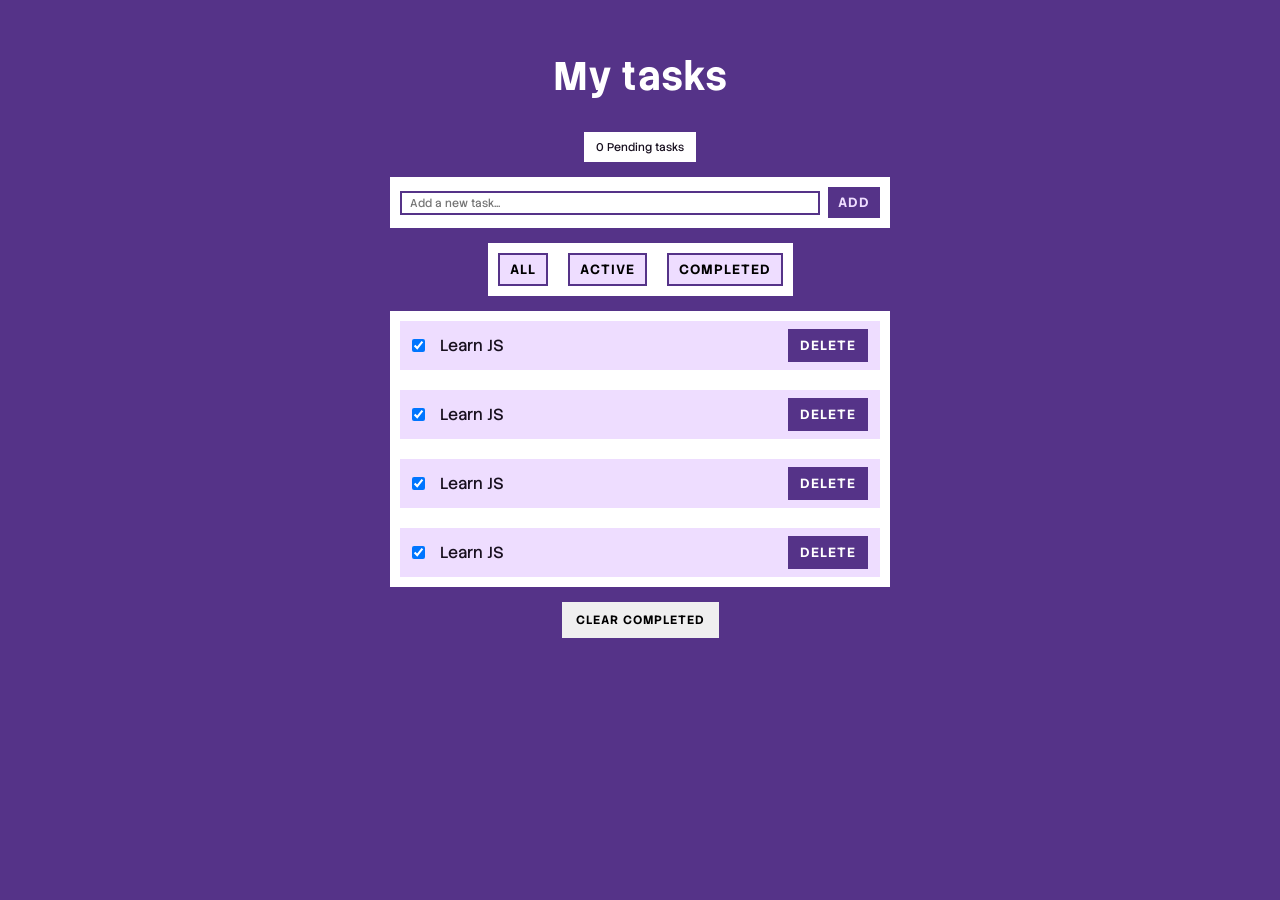
==== index.html @ 1520b281 "feat: add static styles" ====
<!DOCTYPE html>

<html lang="en">
  <head>
    <meta charset="utf-8">
    <meta name="viweport" content="width=device-width, initial-scale=1">
    <title>Todo App</title>
    <link rel="preconnect" href="https://fonts.googleapis.com">
    <link rel="preconnect" href="https://fonts.gstatic.com" crossorigin>
    <link href="https://fonts.googleapis.com/css2?family=Stack+Sans+Text:wght@200..700&family=Ubuntu:ital,wght@0,300;0,400;0,500;0,700;1,300;1,400;1,500;1,700&display=swap" rel="stylesheet">
    <link rel="stylesheet" href="/css/styles.css">
  </head>
  <body>
    <main class="main">
      <h1 class="title">My tasks</h1>

      <div class="content">
        <div class="content__pending-counter content__container">
          <span>0 Pending tasks</span>
        </div>

        <div class="content__header content__container">
          <input type="text" id="taskInput" placeholder="Add a new task..." autocomplete="off">
          <button id="addBtn">Add</button>
        </div>

        <div class="content__filter content__container">
          <button class="filter-btn active" data-filter="all">All</button>
          <button class="filter-btn" data-filter="active">Active</button>
          <button class="filter-btn" data-filter="completed">Completed</button>
        </div>

        <div class="content__todo content__container">
          <ul class="content__todo-list">
            <li class="content__todo-item">
              <input type="checkbox" name="taskCheckbox" id="taskCheckbox" checked>
              <span class="todo__text">Learn JS</span>
              <button class="delete-btn">Delete</button>
            </li>
            <li class="content__todo-item">
              <input type="checkbox" name="taskCheckbox" id="taskCheckbox" checked>
              <span class="todo__text">Learn JS</span>
              <button class="delete-btn">Delete</button>
            </li>
            <li class="content__todo-item">
              <input type="checkbox" name="taskCheckbox" id="taskCheckbox" checked>
              <span class="todo__text">Learn JS</span>
              <button class="delete-btn">Delete</button>
            </li>
            <li class="content__todo-item">
              <input type="checkbox" name="taskCheckbox" id="taskCheckbox" checked>
              <span class="todo__text">Learn JS</span>
              <button class="delete-btn">Delete</button>
            </li>
          </ul>
        </div>

        <button id="clearCompleted" class="clear-btn">Clear completed</button>
      </div>
    </main>
  </body>
</html>
---- css/styles.css ----
*{
  box-sizing: border-box;
  padding: 0;
  margin: 0;
}

:root{
  font-size: 16px;
  --main-color: #538;
  --black-accent: #18101f;
  --white-accent: #edf;
  --text-color: #fff;
}

/* =====  GENERAL SECTION ===== */

body{
  min-height: 100vh;
  font-family: 'Stack Sans Text';
  background-color:var(--main-color);
  color: var(--text-color);
}

ul{
  list-style: none;
}

button{
  border-color: transparent;
  border-style: solid;
  cursor: pointer;
  font-family: 'Stack Sans Text';
}

/* ====== MAIN SECTION ====== */

.main{
  width: 100%;
  max-width: 500px;
  margin: auto;
  padding-top: 50px;
  text-align: center;
}

.title{
  font-size: 2.5rem;
  margin-bottom: 30px;
}

/* ===== CONTENT SECTION ===== */

.content{
  display: flex;
  flex-direction: column;
  gap: 15px;
}

.content__container{
  background-color: #fff;
  color: var(--black-accent);
  padding: 8px;
  display: flex;
  align-items: center;
  justify-content: center;
  gap: 8px;
  border: 2px solid transparent;
}

.content__pending-counter{
  width: fit-content;
  margin: auto;
  font-size: .7rem;
  padding: 6px 10px;
}

#taskInput{
  width: 100%;
  padding: 4px 8px;
  border: 2px solid var(--main-color);
  font-size: .7rem;
}

#taskInput::placeholder{
  font-family: 'Stack Sans Text';
  font-size: .7rem;
}

#addBtn{
  padding: 5px 8px;
  background-color: var(--main-color);
  color: var(--white-accent);
  font-weight: bold;
  letter-spacing: 1px;
  text-transform: uppercase;
}

/* === FILTER SECTION ===  */

.content__filter{
  gap: 20px;
  width: fit-content;
  margin: auto;
}

.filter-btn{
  border-color: var(--main-color);
  padding: 6px 10px;
  text-transform: uppercase;
  font-weight: bold;
  letter-spacing: 1px;
  background-color: var(--white-accent);
}

/* === TODO SECTION === */

.content__todo-list{
  width: 100%;
  display: flex;
  flex-direction: column;
  text-align: start;
  gap: 20px;
}

.content__todo-item{
  display: flex;
  gap: 15px;
  align-items: center;
  justify-content: center;
  background-color: var(--white-accent);
  padding: 8px 12px;
}

.todo__text{
  flex: 1;
}

.delete-btn {
  padding: 6px 10px;
  background-color: var(--main-color);
  color: var(--text-color);
  text-transform: uppercase;
  letter-spacing: 1px;
  font-weight: bold;
}

/* ==== CLEAR COMPLETED SECTION ==== */

.clear-btn{
  width: fit-content;
  margin: auto;
  padding: 8px 12px;
  text-transform: uppercase;
  font-weight: bold;
  letter-spacing: 1px;
  font-size: .75rem;
}
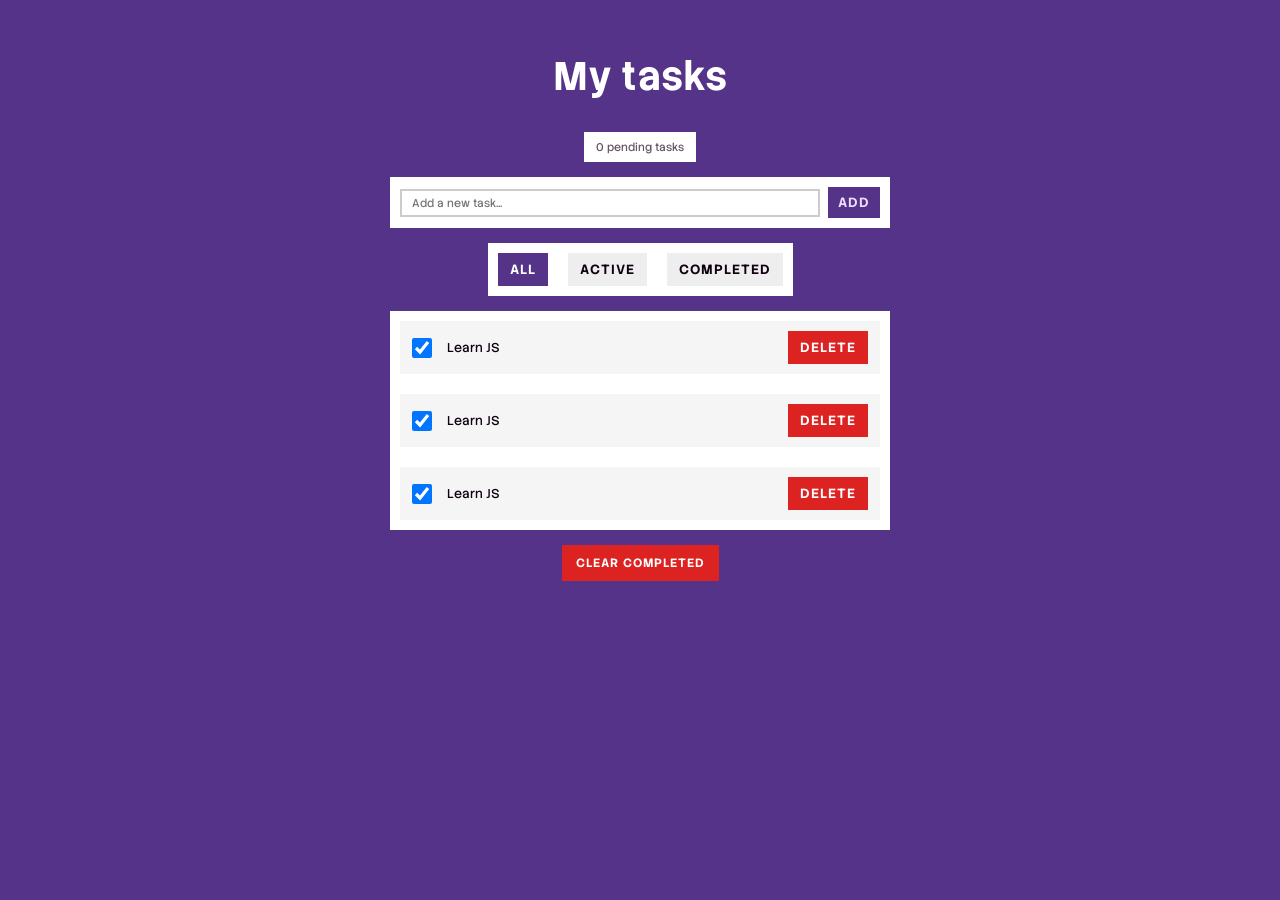
==== commit e53efd6b: "feat: improve static styles" ====
--- a/index.html
+++ b/index.html
@@ -16,7 +16,7 @@
 
       <div class="content">
         <div class="content__pending-counter content__container">
-          <span>0 Pending tasks</span>
+          <span>0 pending tasks</span>
         </div>
 
         <div class="content__header content__container">
@@ -33,22 +33,17 @@
         <div class="content__todo content__container">
           <ul class="content__todo-list">
             <li class="content__todo-item">
-              <input type="checkbox" name="taskCheckbox" id="taskCheckbox" checked>
+              <input type="checkbox" name="taskCheckbox" class="task-checkbox" checked>
               <span class="todo__text">Learn JS</span>
               <button class="delete-btn">Delete</button>
             </li>
             <li class="content__todo-item">
-              <input type="checkbox" name="taskCheckbox" id="taskCheckbox" checked>
+              <input type="checkbox" name="taskCheckbox" class="task-checkbox" checked>
               <span class="todo__text">Learn JS</span>
               <button class="delete-btn">Delete</button>
             </li>
             <li class="content__todo-item">
-              <input type="checkbox" name="taskCheckbox" id="taskCheckbox" checked>
-              <span class="todo__text">Learn JS</span>
-              <button class="delete-btn">Delete</button>
-            </li>
-            <li class="content__todo-item">
-              <input type="checkbox" name="taskCheckbox" id="taskCheckbox" checked>
+              <input type="checkbox" name="taskCheckbox" class="task-checkbox" checked>
               <span class="todo__text">Learn JS</span>
               <button class="delete-btn">Delete</button>
             </li>
--- a/css/styles.css
+++ b/css/styles.css
@@ -7,9 +7,10 @@
 :root{
   font-size: 16px;
   --main-color: #538;
-  --black-accent: #18101f;
+  --black-accent: #101;
   --white-accent: #edf;
   --text-color: #fff;
+  --danger: #d22;
 }
 
 /* =====  GENERAL SECTION ===== */
@@ -71,12 +72,13 @@
   margin: auto;
   font-size: .7rem;
   padding: 6px 10px;
+  color: #656;
 }
 
 #taskInput{
   width: 100%;
-  padding: 4px 8px;
-  border: 2px solid var(--main-color);
+  padding: 6px 10px;
+  border: 2px solid #ccc;
   font-size: .7rem;
 }
 
@@ -103,12 +105,17 @@
 }
 
 .filter-btn{
-  border-color: var(--main-color);
+  background-color: #eee;
+  color: var(--black-accent);
   padding: 6px 10px;
   text-transform: uppercase;
   font-weight: bold;
   letter-spacing: 1px;
-  background-color: var(--white-accent);
+}
+
+.filter-btn.active{
+  background-color: var(--main-color);
+  color: #fff;
 }
 
 /* === TODO SECTION === */
@@ -126,18 +133,24 @@
   gap: 15px;
   align-items: center;
   justify-content: center;
-  background-color: var(--white-accent);
-  padding: 8px 12px;
+  background-color: #f5f5f5;
+  padding: 10px 12px;
+}
+
+.task-checkbox{
+  width: 20px;
+  height: 20px;
 }
 
 .todo__text{
   flex: 1;
+  font-size: .8rem;
 }
 
 .delete-btn {
   padding: 6px 10px;
-  background-color: var(--main-color);
-  color: var(--text-color);
+  background-color: var(--danger);
+  color: #fff;
   text-transform: uppercase;
   letter-spacing: 1px;
   font-weight: bold;
@@ -146,6 +159,8 @@
 /* ==== CLEAR COMPLETED SECTION ==== */
 
 .clear-btn{
+  background-color: var(--danger);
+  color: #fff;
   width: fit-content;
   margin: auto;
   padding: 8px 12px;
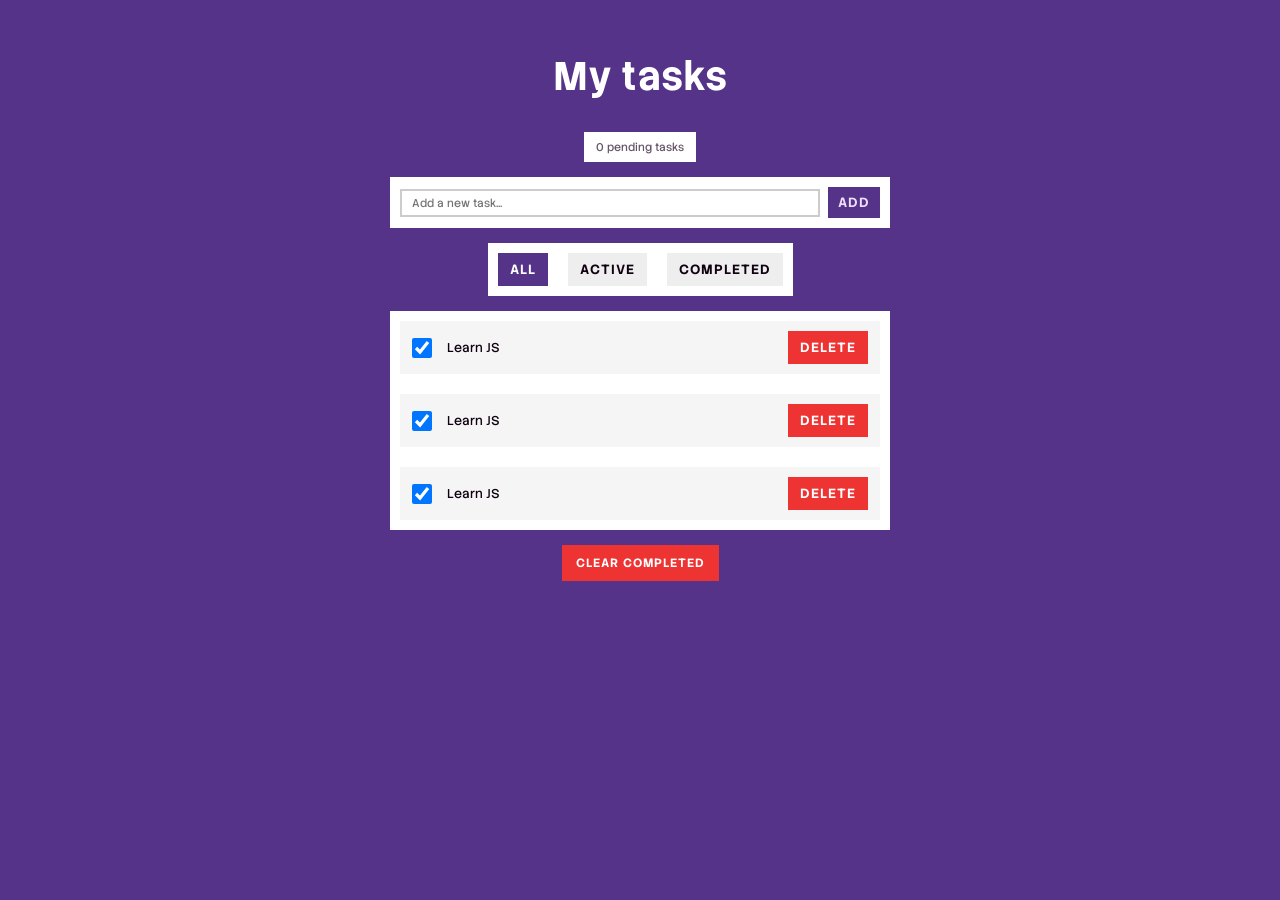
==== commit 67909dd5: "feat: add global variables and selectors" ====
--- a/index.html
+++ b/index.html
@@ -16,7 +16,7 @@
 
       <div class="content">
         <div class="content__pending-counter content__container">
-          <span>0 pending tasks</span>
+          <span id="taskCount">0 pending tasks</span>
         </div>
 
         <div class="content__header content__container">
@@ -53,5 +53,7 @@
         <button id="clearCompleted" class="clear-btn">Clear completed</button>
       </div>
     </main>
+
+    <script src="js/app.js"></script>
   </body>
 </html>
--- a/css/styles.css
+++ b/css/styles.css
@@ -10,7 +10,7 @@
   --black-accent: #101;
   --white-accent: #edf;
   --text-color: #fff;
-  --danger: #d22;
+  --danger: #e33;
 }
 
 /* =====  GENERAL SECTION ===== */
@@ -31,6 +31,7 @@
   border-style: solid;
   cursor: pointer;
   font-family: 'Stack Sans Text';
+  transition: background-color .3s ease;
 }
 
 /* ====== MAIN SECTION ====== */
@@ -80,11 +81,17 @@
   padding: 6px 10px;
   border: 2px solid #ccc;
   font-size: .7rem;
+  transition: border-color .5s ease;
 }
 
 #taskInput::placeholder{
   font-family: 'Stack Sans Text';
   font-size: .7rem;
+}
+
+#taskInput:focus{
+  outline: none;
+  border-color: var(--main-color);
 }
 
 #addBtn{
@@ -94,6 +101,10 @@
   font-weight: bold;
   letter-spacing: 1px;
   text-transform: uppercase;
+}
+
+#addBtn:hover{
+  background-color: #427;
 }
 
 /* === FILTER SECTION ===  */
@@ -111,6 +122,10 @@
   text-transform: uppercase;
   font-weight: bold;
   letter-spacing: 1px;
+}
+
+.filter-btn:hover{
+  background-color: #ddd;
 }
 
 .filter-btn.active{
@@ -135,6 +150,12 @@
   justify-content: center;
   background-color: #f5f5f5;
   padding: 10px 12px;
+  transition: background-color .2s ease, transform .2s ease;
+}
+
+.content__todo-item:hover{
+  background-color: #eaeaea;
+  transform: translateY(-2px);
 }
 
 .task-checkbox{
@@ -168,4 +189,8 @@
   font-weight: bold;
   letter-spacing: 1px;
   font-size: .75rem;
+}
+
+.clear-btn:hover, .delete-btn:hover{
+  background-color: #b11;
 }
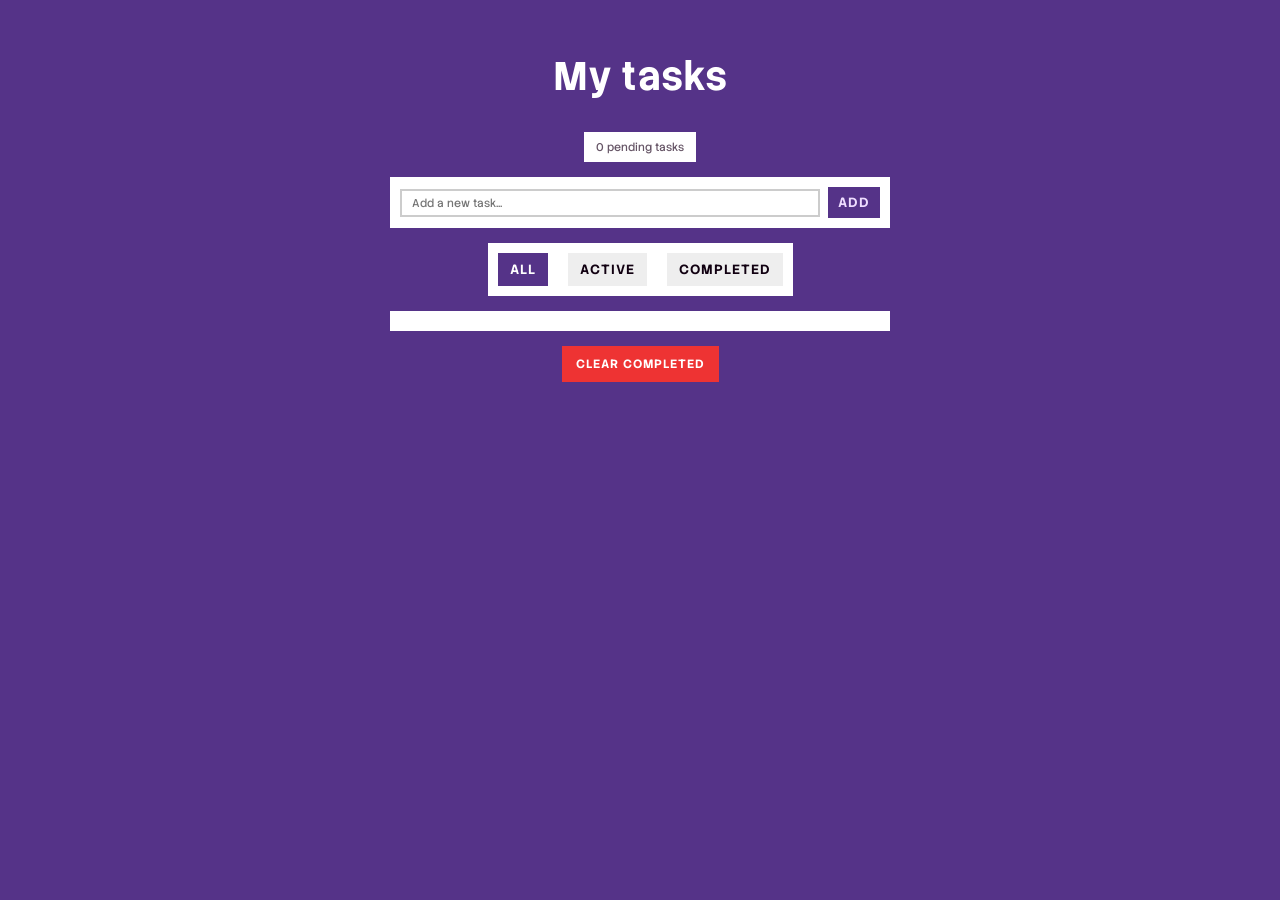
==== commit 75382f86: "feat: add basic showTodos function to show all the tasks" ====
--- a/index.html
+++ b/index.html
@@ -31,23 +31,7 @@
         </div>
 
         <div class="content__todo content__container">
-          <ul class="content__todo-list">
-            <li class="content__todo-item">
-              <input type="checkbox" name="taskCheckbox" class="task-checkbox" checked>
-              <span class="todo__text">Learn JS</span>
-              <button class="delete-btn">Delete</button>
-            </li>
-            <li class="content__todo-item">
-              <input type="checkbox" name="taskCheckbox" class="task-checkbox" checked>
-              <span class="todo__text">Learn JS</span>
-              <button class="delete-btn">Delete</button>
-            </li>
-            <li class="content__todo-item">
-              <input type="checkbox" name="taskCheckbox" class="task-checkbox" checked>
-              <span class="todo__text">Learn JS</span>
-              <button class="delete-btn">Delete</button>
-            </li>
-          </ul>
+          <ul class="content__todo-list"></ul>
         </div>
 
         <button id="clearCompleted" class="clear-btn">Clear completed</button>
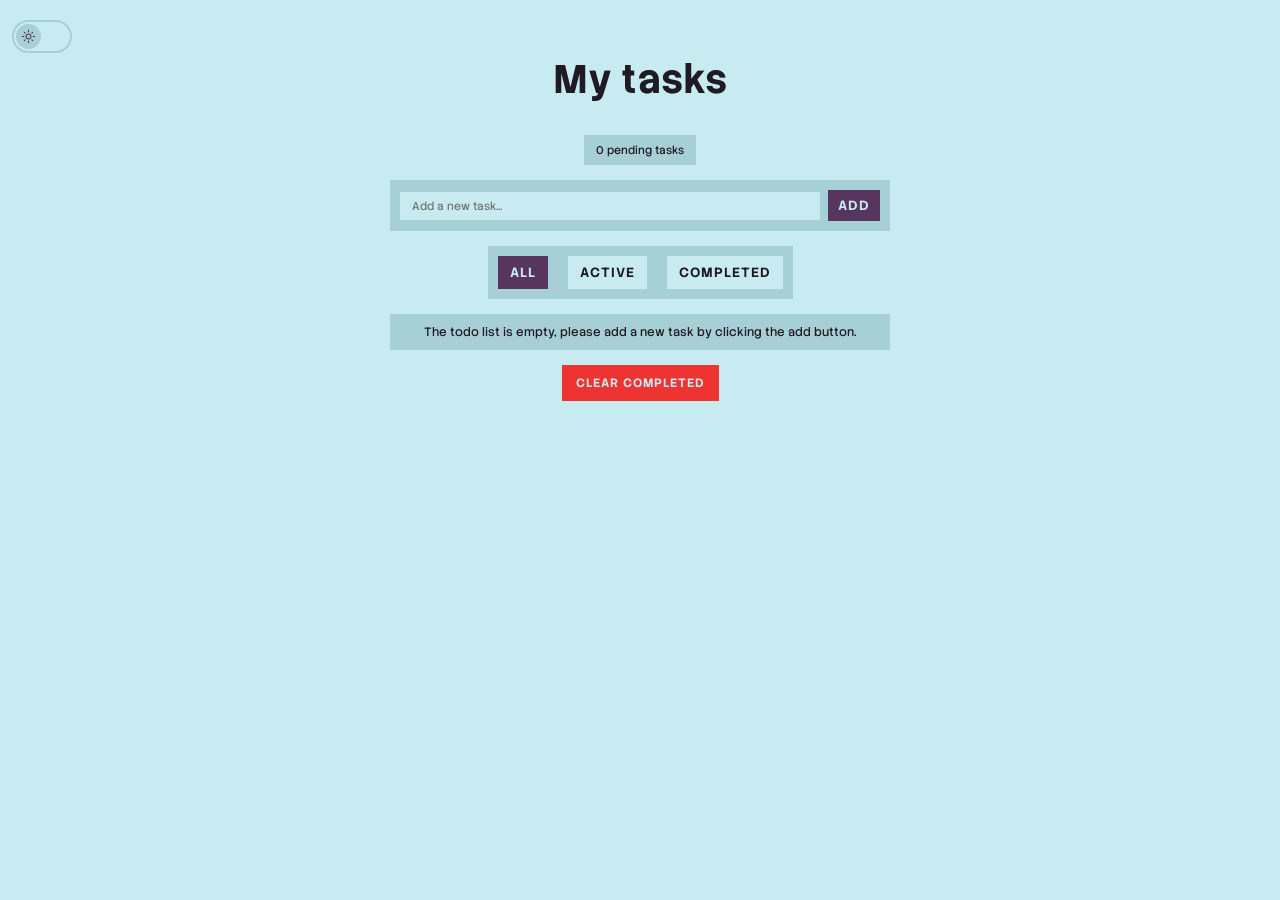
==== commit 418531b9: "feat: make toggler button interactive" ====
--- a/index.html
+++ b/index.html
@@ -3,20 +3,27 @@
 <html lang="en">
   <head>
     <meta charset="utf-8">
-    <meta name="viweport" content="width=device-width, initial-scale=1">
+    <meta name="viewport" content="width=device-width, initial-scale=1">
     <title>Todo App</title>
     <link rel="preconnect" href="https://fonts.googleapis.com">
     <link rel="preconnect" href="https://fonts.gstatic.com" crossorigin>
     <link href="https://fonts.googleapis.com/css2?family=Stack+Sans+Text:wght@200..700&family=Ubuntu:ital,wght@0,300;0,400;0,500;0,700;1,300;1,400;1,500;1,700&display=swap" rel="stylesheet">
+    <link href="https://fonts.googleapis.com/icon?family=Material+Symbols+Rounded&icon_names=check_circle,dangerous,light_mode,dark_mode" rel="stylesheet" />
     <link rel="stylesheet" href="/css/styles.css">
   </head>
   <body>
+    <div class="theme-toggler">
+      <button id="togglerBtn">
+        <span class="material-symbols-rounded">light_mode</span>
+      </button>
+    </div>
+
     <main class="main">
       <h1 class="title">My tasks</h1>
 
       <div class="content">
         <div class="content__pending-counter content__container">
-          <span id="taskCount">0 pending tasks</span>
+          <span id="taskCount"></span>
         </div>
 
         <div class="content__header content__container">
--- a/css/styles.css
+++ b/css/styles.css
@@ -4,22 +4,69 @@
   margin: 0;
 }
 
+/* =====  VARIABLES ===== */
+
 :root{
   font-size: 16px;
-  --main-color: #538;
-  --black-accent: #101;
-  --white-accent: #edf;
-  --text-color: #fff;
+  --back-color: #c7ebf0;
+  --text-color: #1f1a23;
+  --emphasis-color: #58355e; 
+  --light-emphasis-color: #835b89;
+  --black-back-color: #a6cfd6;
   --danger: #e33;
 }
 
-/* =====  GENERAL SECTION ===== */
+.dark-mode{
+  --back-color: #29182d;
+  --text-color: #e0cfd3;
+  --emphasis-color: var(--text-color); 
+  --light-emphasis-color: #9b6ca2;
+  --black-back-color: #5c4461;
+}
+
+/* ===== DARK MODE ===== */
+
+#togglerBtn{
+  background-color: var(--back-color);
+  padding: 2px;
+  border: 2px solid var(--black-back-color);
+  border-radius: 100px;
+  display: flex;
+  width: 60px;
+  transition: border-color .3s ease;
+}
+
+#togglerBtn .material-symbols-rounded{
+  background-color: var(--black-back-color);
+  color: var(--emphasis-color);
+  border-radius: 100px;
+  font-size: 15px; 
+  padding: 5px;
+  opacity: 1;
+  transform: translateX(0);
+  transition: transform .3s ease, opacity .1s ease;
+}
+
+#togglerBtn .material-symbols-rounded.transitioning{
+  opacity: 0;
+}
+
+#togglerBtn .material-symbols-rounded.dark{
+  transform: translateX(27px);
+}
+
+#togglerBtn:hover{
+  border-color: var(--emphasis-color);
+}
+
+/* ===== GENERAL SECTION ===== */
 
 body{
   min-height: 100vh;
   font-family: 'Stack Sans Text';
-  background-color:var(--main-color);
+  background-color:var(--back-color);
   color: var(--text-color);
+  padding: 20px 12px;
 }
 
 ul{
@@ -32,6 +79,7 @@
   cursor: pointer;
   font-family: 'Stack Sans Text';
   transition: background-color .3s ease;
+  color: inherit;
 }
 
 /* ====== MAIN SECTION ====== */
@@ -40,7 +88,6 @@
   width: 100%;
   max-width: 500px;
   margin: auto;
-  padding-top: 50px;
   text-align: center;
 }
 
@@ -58,8 +105,8 @@
 }
 
 .content__container{
-  background-color: #fff;
-  color: var(--black-accent);
+  background-color: var(--black-back-color);
+  color: var(--text-color);
   padding: 8px;
   display: flex;
   align-items: center;
@@ -73,13 +120,15 @@
   margin: auto;
   font-size: .7rem;
   padding: 6px 10px;
-  color: #656;
+  color: var(--text-color);
 }
 
 #taskInput{
   width: 100%;
   padding: 6px 10px;
-  border: 2px solid #ccc;
+  border: 2px solid transparent;
+  background-color: var(--back-color);
+  color: inherit;
   font-size: .7rem;
   transition: border-color .5s ease;
 }
@@ -91,20 +140,20 @@
 
 #taskInput:focus{
   outline: none;
-  border-color: var(--main-color);
+  border-color: var(--emphasis-color);
 }
 
 #addBtn{
   padding: 5px 8px;
-  background-color: var(--main-color);
-  color: var(--white-accent);
+  background-color: var(--emphasis-color);
+  color: var(--back-color);
   font-weight: bold;
   letter-spacing: 1px;
   text-transform: uppercase;
 }
 
 #addBtn:hover{
-  background-color: #427;
+  background-color: var(--light-emphasis-color);
 }
 
 /* === FILTER SECTION ===  */
@@ -116,21 +165,22 @@
 }
 
 .filter-btn{
-  background-color: #eee;
-  color: var(--black-accent);
+  background-color: var(--back-color);
   padding: 6px 10px;
   text-transform: uppercase;
   font-weight: bold;
   letter-spacing: 1px;
+  transition: color .2s ease, background-color .2s ease;
 }
 
 .filter-btn:hover{
-  background-color: #ddd;
+  background-color: var(--light-emphasis-color);
+  color: var(--back-color);
 }
 
 .filter-btn.active{
-  background-color: var(--main-color);
-  color: #fff;
+  background-color: var(--emphasis-color);
+  color: var(--back-color);
 }
 
 /* === TODO SECTION === */
@@ -148,14 +198,15 @@
   gap: 15px;
   align-items: center;
   justify-content: center;
-  background-color: #f5f5f5;
+  background-color: var(--back-color);
   padding: 10px 12px;
-  transition: background-color .2s ease, transform .2s ease;
+  transition: background-color .4s ease, transform .2s ease,border-color .2s ease;
+  border: 2px solid transparent;
 }
 
 .content__todo-item:hover{
-  background-color: #eaeaea;
   transform: translateY(-2px);
+  border-color: var(--emphasis-color);
 }
 
 .task-checkbox{
@@ -171,7 +222,7 @@
 .delete-btn {
   padding: 6px 10px;
   background-color: var(--danger);
-  color: #fff;
+  color: var(--back-color);
   text-transform: uppercase;
   letter-spacing: 1px;
   font-weight: bold;
@@ -181,7 +232,7 @@
 
 .clear-btn{
   background-color: var(--danger);
-  color: #fff;
+  color: var(--back-color);
   width: fit-content;
   margin: auto;
   padding: 8px 12px;
@@ -193,4 +244,61 @@
 
 .clear-btn:hover, .delete-btn:hover{
   background-color: #b11;
+}
+
+/* ===== NOTIFICATIONS ===== */
+
+.notification{
+  position: fixed;
+  color: var(--text-color);
+  background-color: var(--black-back-color);
+  width: 320px;
+  margin: auto;
+  top: 20px;
+  right: 20px;
+  z-index: 10;
+  padding: 10px 14px 14px 14px;
+  font-size: .75rem;
+  display: flex;
+  flex-direction: column;
+  gap: 10px;
+  border: 2px solid transparent;
+  transform: translateY(-200px);
+  transition: transform .5s ease-out;
+}
+
+.notification.show{
+  transform: translateY(0);
+}
+
+.notification.error{
+  border-color: var(--danger);
+}
+
+.notification.error .material-symbols-rounded{
+  color: var(--danger);
+}
+
+.notification.success{
+  border-color: #6b6;
+}
+
+.notification.success .material-symbols-rounded{
+  color: #6b6;
+}
+
+/* ===== EMPTY TODO ===== */
+
+.empty-todo{
+  font-size: .75rem;
+  text-align: center;
+}
+
+/* ===== QUERIES ===== */
+
+@media screen and (max-width: 600px) {
+  .notification{
+    right: 50%;
+    translate: 50% 0;
+  }
 }
